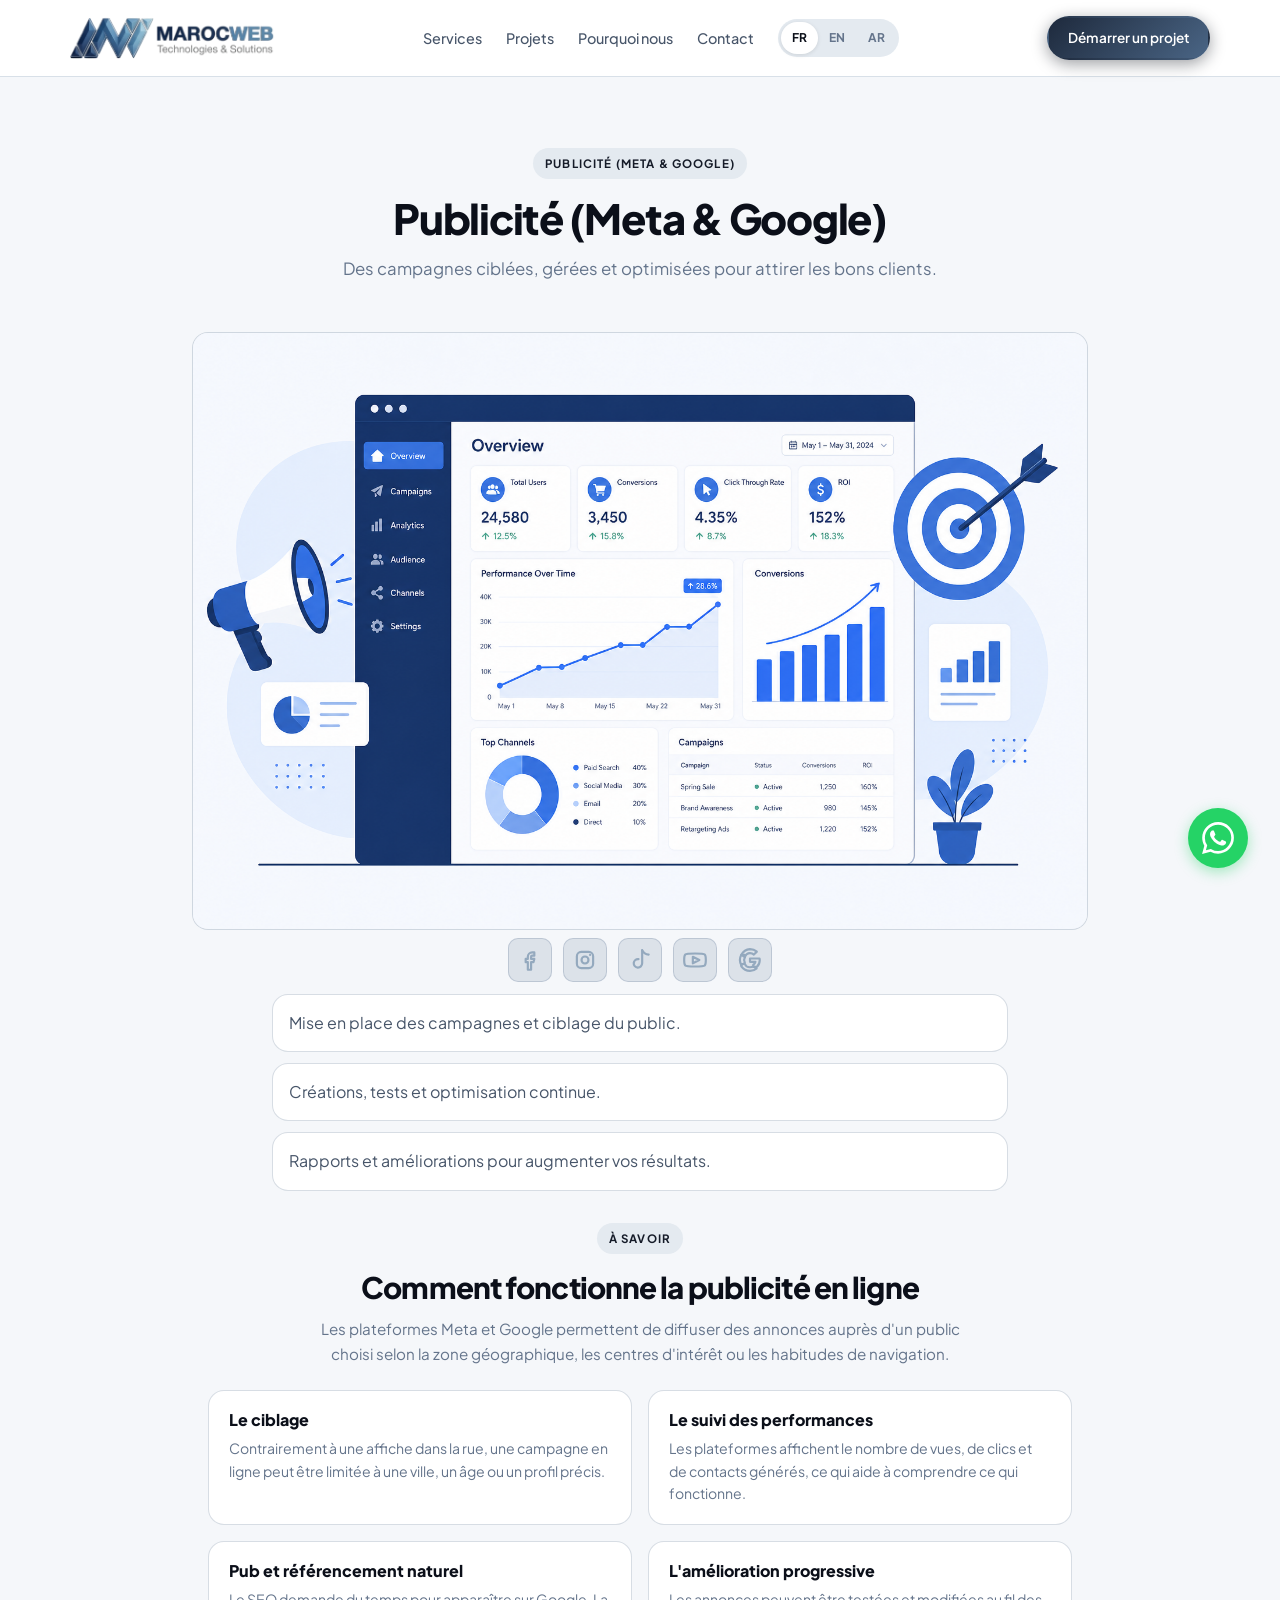
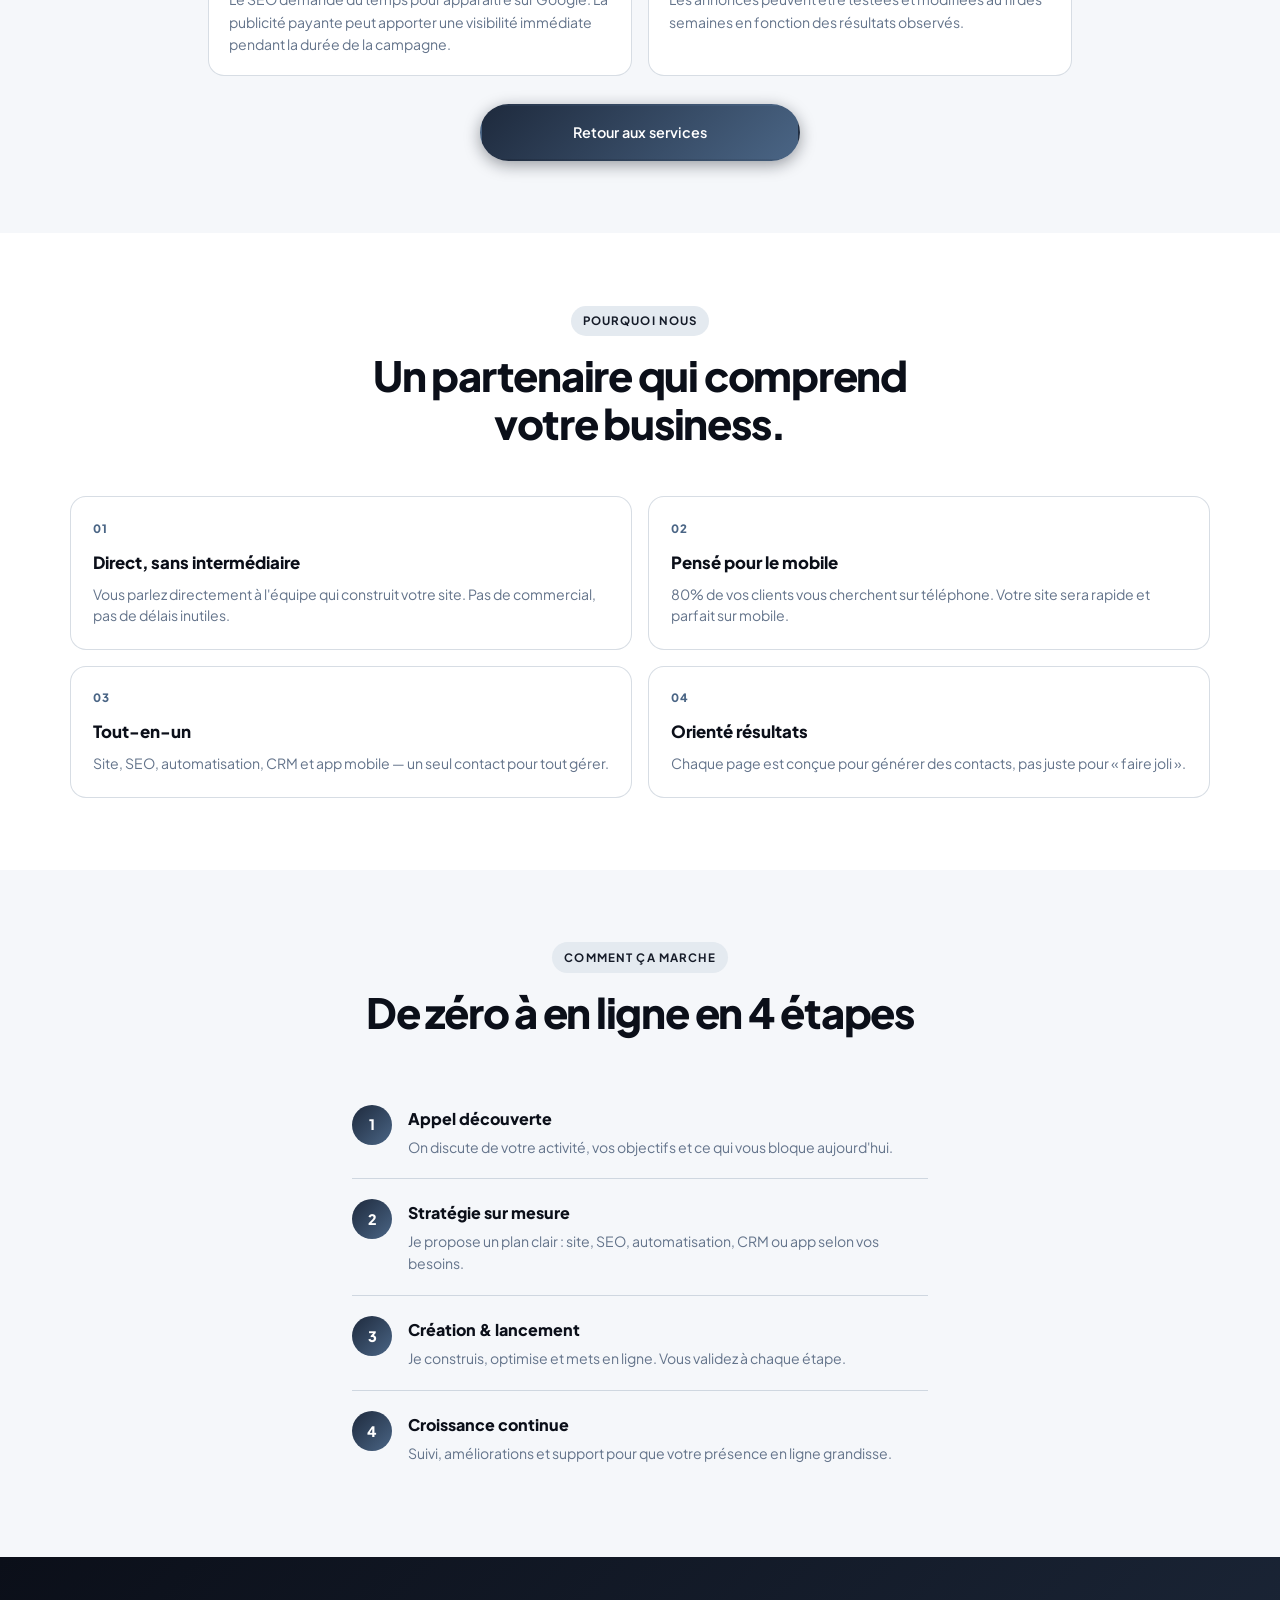
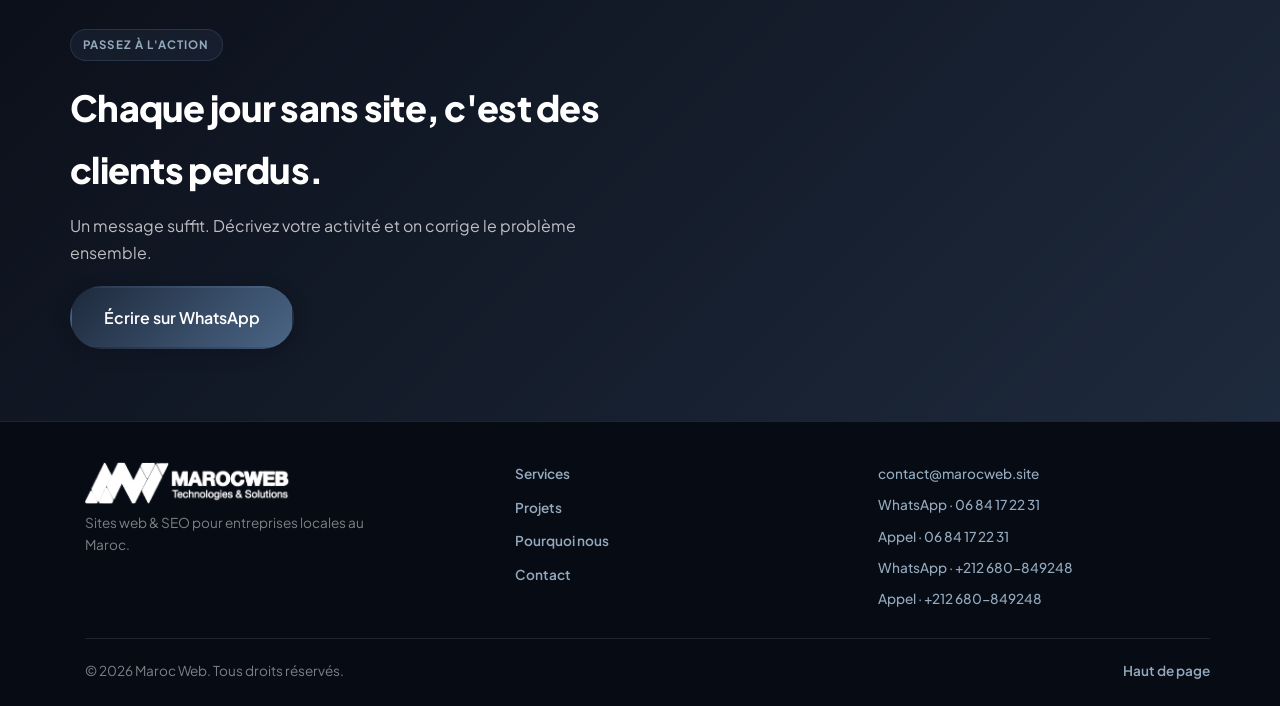
==== advertising/index.html @ c138643c "Fix service benefit cards showing placeholder text by adding real French fallback content. Co-author" ====
<!DOCTYPE html>
<html lang="fr" dir="ltr">
<head>
  <meta charset="UTF-8" />
  <meta name="viewport" content="width=device-width, initial-scale=1.0" />
  <meta name="description" content="Sites web, SEO, automatisation, CRM et applications mobiles pour entreprises locales au Maroc." id="metaDesc" />
  <title>Maroc Web — Développeur Web</title>
  <link rel="preconnect" href="https://fonts.googleapis.com" />
  <link rel="preconnect" href="https://fonts.gstatic.com" crossorigin />
  <link href="https://fonts.googleapis.com/css2?family=Plus+Jakarta+Sans:wght@400;500;600;700;800&family=Cairo:wght@400;600;700;800&display=swap" rel="stylesheet" />
  <link rel="icon" href="../assets/logo-maroc-web.webp" type="image/webp" />
  <link rel="icon" href="../assets/logo-maroc-web.png" type="image/png" />
  <link rel="apple-touch-icon" href="../assets/logo-maroc-web.png" />
  <link rel="stylesheet" href="../css/style.css" />
  <script>
    (function () {
      var supported = { fr: 1, en: 1, ar: 1 };
      var lang = localStorage.getItem('maroc-web-lang') || 'fr';
      if (!supported[lang]) lang = 'fr';
      document.documentElement.lang = lang;
      document.documentElement.dir = lang === 'ar' ? 'rtl' : 'ltr';
    })();
  </script>
</head>
<body>

  <header class="header scrolled" id="header">
    <div class="container header-row">
      <a href="../index.html#top" class="brand">
        <picture class="brand-logo-wrap">
          <img src="../assets/logo-color.png" alt="Maroc Web" class="brand-logo" />
        </picture>
      </a>
      <nav class="nav" id="nav">
        <a href="../index.html#services" data-i18n="nav_services">Services</a>
        <a href="../index.html#work" data-i18n="nav_work">Projets</a>
        <a href="../index.html#why" data-i18n="nav_why">Pourquoi nous</a>
        <a href="../index.html#contact" data-i18n="nav_contact">Contact</a>
        <div class="lang-switch" role="group" aria-label="Language">
          <button type="button" class="lang-btn active" data-lang="fr" aria-pressed="true">FR</button>
          <button type="button" class="lang-btn" data-lang="en" aria-pressed="false">EN</button>
          <button type="button" class="lang-btn" data-lang="ar" aria-pressed="false">AR</button>
        </div>
      </nav>
      <div class="header-actions">
        <a href="../index.html#contact" class="btn btn-sm btn-accent header-cta" data-i18n="nav_cta">Démarrer un projet</a>
        <button class="burger" id="burger" aria-label="Menu" aria-expanded="false">
          <span></span><span></span><span></span>
        </button>
      </div>
    </div>
  </header>

  <div class="mobile-nav-overlay" id="mobileNavOverlay"></div>

  <main>
    <section class="section section-gray" id="service-detail">
      <div class="container">
        <header class="section-header center reveal">
          <span class="tag" data-i18n="svc3_title">Publicité</span>
          <h2 data-i18n="service_advertising_title">Publicité (Meta & Google)</h2>
          <p data-i18n="service_advertising_desc">Des campagnes ciblées, gérées et optimisées pour attirer les bons clients.</p>
        </header>

        <div class="service-detail-media reveal">
          <img src="../assets/advertising-hero.png" alt="Visuels de nos services" loading="lazy" />
        </div>

        <div class="service-channel-icons reveal" aria-label="Ad platforms">
          <span class="channel-icon" aria-hidden="true" title="Facebook">
            <svg viewBox="0 0 24 24" fill="none" stroke="currentColor" stroke-width="2" stroke-linecap="round" stroke-linejoin="round">
              <path d="M14 8h2V5h-2c-2.2 0-4 1.8-4 4v2H8v3h2v7h3v-7h2.2l.8-3H13V9c0-.6.4-1 1-1z" />
            </svg>
          </span>
          <span class="channel-icon" aria-hidden="true" title="Instagram">
            <svg viewBox="0 0 24 24" fill="none" stroke="currentColor" stroke-width="2" stroke-linecap="round" stroke-linejoin="round">
              <rect x="4.5" y="4.5" width="15" height="15" rx="4" />
              <circle cx="12" cy="12" r="3.2" />
              <path d="M16.7 7.3h.01" />
            </svg>
          </span>
          <span class="channel-icon" aria-hidden="true" title="TikTok">
            <svg viewBox="0 0 24 24" fill="none" stroke="currentColor" stroke-width="2" stroke-linecap="round" stroke-linejoin="round">
              <path d="M14 3v12.1a3.9 3.9 0 1 1-3.4-3.9" />
              <path d="M14 3c1.2 2.4 3.1 3.9 6 4" />
            </svg>
          </span>
          <span class="channel-icon" aria-hidden="true" title="YouTube">
            <svg viewBox="0 0 24 24" fill="none" stroke="currentColor" stroke-width="2" stroke-linecap="round" stroke-linejoin="round">
              <path d="M22 12s0-4-1-5-5-1-9-1-8 0-9 1-1 5-1 5 0 4 1 5 5 1 9 1 8 0 9-1 1-5 1-5z" />
              <path d="M10 15V9l6 3-6 3z" />
            </svg>
          </span>
          <span class="channel-icon" aria-hidden="true" title="Google">
            <svg viewBox="0 0 24 24" fill="none" stroke="currentColor" stroke-width="2" stroke-linecap="round" stroke-linejoin="round">
              <path d="M21 12.2c0-.6-.1-1.1-.2-1.6H12v3.1h5c-.2 1.1-.9 2.1-2 2.7v2h3.2c1.9-1.7 2.8-4.1 2.8-6.2z" />
              <path d="M12 22c2.5 0 4.6-.8 6.1-2.2l-3.2-2c-.9.6-2 .9-2.9.9-2.2 0-4-.9-4.7-3h-3.3v2.1A10 10 0 0 0 12 22z" />
              <path d="M7.3 14.7a5.7 5.7 0 0 1 0-5.4V7.2H4a10 10 0 0 0 0 9.6l3.3-2.1z" />
              <path d="M12 5.6c1.4 0 2.6.5 3.6 1.4l2.7-2.7A9.8 9.8 0 0 0 12 2 10 10 0 0 0 4 7.2l3.3 2.1c.7-2.1 2.5-3.7 4.7-3.7z" />
            </svg>
          </span>
        </div>

        <ul class="service-details-list">
          <li data-i18n="service_advertising_p1">Mise en place des campagnes et ciblage du public.</li>
          <li data-i18n="service_advertising_p2">Créations, tests et optimisation continue.</li>
          <li data-i18n="service_advertising_p3">Rapports et améliorations pour augmenter vos résultats.</li>
        </ul>

        <section class="service-benefits reveal" aria-labelledby="service-benefits-title-ads">
          <header class="service-benefits-header">
            <span class="tag" data-i18n="service_ads_why_label">À savoir</span>
            <h3 id="service-benefits-title-ads" data-i18n="service_ads_why_title">Comment fonctionne la publicité en ligne</h3>
            <p data-i18n="service_ads_why_desc">Les plateformes Meta et Google permettent de diffuser des annonces auprès d'un public choisi selon la zone géographique, les centres d'intérêt ou les habitudes de navigation.</p>
          </header>
          <div class="service-benefits-grid">
            <article class="service-benefit-card">
              <h4 data-i18n="service_ads_b1_title">Le ciblage</h4>
              <p data-i18n="service_ads_b1_desc">Contrairement à une affiche dans la rue, une campagne en ligne peut être limitée à une ville, un âge ou un profil précis.</p>
            </article>
            <article class="service-benefit-card">
              <h4 data-i18n="service_ads_b2_title">Le suivi des performances</h4>
              <p data-i18n="service_ads_b2_desc">Les plateformes affichent le nombre de vues, de clics et de contacts générés, ce qui aide à comprendre ce qui fonctionne.</p>
            </article>
            <article class="service-benefit-card">
              <h4 data-i18n="service_ads_b3_title">Pub et référencement naturel</h4>
              <p data-i18n="service_ads_b3_desc">Le SEO demande du temps pour apparaître sur Google. La publicité payante peut apporter une visibilité immédiate pendant la durée de la campagne.</p>
            </article>
            <article class="service-benefit-card">
              <h4 data-i18n="service_ads_b4_title">L'amélioration progressive</h4>
              <p data-i18n="service_ads_b4_desc">Les annonces peuvent être testées et modifiées au fil des semaines en fonction des résultats observés.</p>
            </article>
          </div>
        </section>

        <div class="services-cta-wrap reveal">
          <a href="../index.html#services" class="btn btn-accent" data-i18n="service_back_btn">Retour aux services</a>
        </div>
      </div>
    </section>

    <section class="section why-section" id="service-why">
      <div class="container">
        <header class="section-header center reveal">
          <span class="tag" data-i18n="why_label">Pourquoi nous</span>
          <h2 data-i18n="why_title">Un partenaire qui comprend votre business.</h2>
        </header>
        <div class="why-grid">
          <article class="why-card reveal">
            <span class="why-num">01</span>
            <h3 data-i18n="why1_title">Direct, sans intermédiaire</h3>
            <p data-i18n="why1_desc">Vous parlez directement à l'équipe qui construit votre site. Pas de commercial, pas de délais inutiles.</p>
          </article>
          <article class="why-card reveal">
            <span class="why-num">02</span>
            <h3 data-i18n="why2_title">Pensé pour le mobile</h3>
            <p data-i18n="why2_desc">80% de vos clients vous cherchent sur téléphone. Votre site sera rapide et parfait sur mobile.</p>
          </article>
          <article class="why-card reveal">
            <span class="why-num">03</span>
            <h3 data-i18n="why3_title">Tout-en-un</h3>
            <p data-i18n="why3_desc">Site, SEO, automatisation, CRM et app mobile — un seul contact pour tout gérer.</p>
          </article>
          <article class="why-card reveal">
            <span class="why-num">04</span>
            <h3 data-i18n="why4_title">Orienté résultats</h3>
            <p data-i18n="why4_desc">Chaque page est conçue pour générer des contacts, pas juste pour « faire joli ».</p>
          </article>
        </div>
      </div>
    </section>

    <section class="section section-gray process-section" id="service-process">
      <div class="container">
        <header class="section-header center reveal">
          <span class="tag" data-i18n="process_label">Comment ça marche</span>
          <h2 data-i18n="process_title">De zéro à en ligne en 4 étapes</h2>
        </header>
        <ol class="process-steps">
          <li class="process-step reveal">
            <span class="process-step-num">1</span>
            <div>
              <h3 data-i18n="process1_title">Appel découverte</h3>
              <p data-i18n="process1_desc">On discute de votre activité, vos objectifs et ce qui vous bloque aujourd'hui.</p>
            </div>
          </li>
          <li class="process-step reveal">
            <span class="process-step-num">2</span>
            <div>
              <h3 data-i18n="process2_title">Stratégie sur mesure</h3>
              <p data-i18n="process2_desc">Je propose un plan clair : site, SEO, automatisation, CRM ou app selon vos besoins.</p>
            </div>
          </li>
          <li class="process-step reveal">
            <span class="process-step-num">3</span>
            <div>
              <h3 data-i18n="process3_title">Création & lancement</h3>
              <p data-i18n="process3_desc">Je construis, optimise et mets en ligne. Vous validez à chaque étape.</p>
            </div>
          </li>
          <li class="process-step reveal">
            <span class="process-step-num">4</span>
            <div>
              <h3 data-i18n="process4_title">Croissance continue</h3>
              <p data-i18n="process4_desc">Suivi, améliorations et support pour que votre présence en ligne grandisse.</p>
            </div>
          </li>
        </ol>
      </div>
    </section>

    <section class="section contact" id="service-cta">
      <div class="container contact-grid">
        <div class="contact-info reveal">
          <span class="tag tag-light" data-i18n="cta_label">Passez à l'action</span>
          <h2 data-i18n="cta_title">Chaque jour sans site, c'est des clients perdus.</h2>
          <p data-i18n="cta_desc">Un message suffit. Décrivez votre activité et on corrige le problème ensemble.</p>
          <a href="https://wa.me/212684172231" class="btn btn-accent btn-lg" target="_blank" rel="noopener" data-i18n="cta_btn">Message sur WhatsApp</a>
        </div>
      </div>
    </section>
  </main>

  <footer class="footer">
    <div class="container footer-inner">
      <div class="footer-main">
        <div class="footer-brand">
          <a href="../index.html#top" class="brand">
            <picture class="brand-logo-wrap">
          <img src="../assets/logo-white.png" alt="Maroc Web" class="brand-logo" />
        </picture>
          </a>
          <p data-i18n="footer_tagline">Sites web & SEO pour entreprises locales au Maroc.</p>
        </div>
        <nav class="footer-nav" aria-label="Footer">
          <a href="../index.html#services" data-i18n="nav_services">Services</a>
          <a href="../index.html#work" data-i18n="nav_work">Projets</a>
          <a href="../index.html#why" data-i18n="nav_why">Pourquoi nous</a>
          <a href="../index.html#contact" data-i18n="nav_contact">Contact</a>
        </nav>
        <div class="footer-contact">
          <a href="mailto:contact@marocweb.site" data-i18n="footer_email">contact@marocweb.site</a>
          <a href="https://wa.me/212684172231" target="_blank" rel="noopener" data-i18n="footer_wa1">WhatsApp · 06 84 17 22 31</a>
          <a href="tel:+212684172231" data-i18n="footer_call1">Appel · 06 84 17 22 31</a>
          <a href="https://wa.me/212680849248" target="_blank" rel="noopener" data-i18n="footer_wa2">WhatsApp · +212 680-849248</a>
          <a href="tel:+212680849248" data-i18n="footer_call2">Appel · +212 680-849248</a>
        </div>
      </div>
      <div class="footer-bottom">
        <p>&copy; <span id="year"></span> <span data-i18n="footer_copy">Maroc Web</span>. <span data-i18n="footer_rights">Tous droits réservés.</span></p>
        <a href="../index.html#top" class="footer-top" id="backTop" data-i18n="footer_top">Haut de page</a>
      </div>
    </div>
  </footer>

  <a href="https://wa.me/212684172231" class="floating-wa" target="_blank" rel="noopener" aria-label="Contact on WhatsApp">
    <svg width="32" height="32" viewBox="0 0 24 24" fill="currentColor"><path d="M17.472 14.382c-.297-.149-1.758-.867-2.03-.967-.273-.099-.471-.148-.67.15-.197.297-.767.966-.94 1.164-.173.199-.347.223-.644.075-.297-.15-1.255-.463-2.39-1.475-.883-.788-1.48-1.761-1.653-2.059-.173-.297-.018-.458.13-.606.134-.133.298-.347.446-.52.149-.174.198-.298.298-.497.099-.198.05-.371-.025-.52-.075-.149-.669-1.612-.916-2.207-.242-.579-.487-.5-.669-.51-.173-.008-.371-.01-.57-.01-.198 0-.52.074-.792.372-.272.297-1.04 1.016-1.04 2.479 0 1.462 1.065 2.875 1.213 3.074.149.198 2.096 3.2 5.077 4.487.709.306 1.262.489 1.694.625.712.227 1.36.195 1.871.118.571-.085 1.758-.719 2.006-1.413.248-.694.248-1.289.173-1.413-.074-.124-.272-.198-.57-.347m-5.421 7.403h-.004a9.87 9.87 0 01-5.031-1.378l-.361-.214-3.741.982.998-3.648-.235-.374a9.86 9.86 0 01-1.51-5.26c.001-5.45 4.436-9.884 9.888-9.884 2.64 0 5.122 1.03 6.988 2.898a9.825 9.825 0 012.893 6.994c-.003 5.45-4.435 9.884-9.885 9.884m8.413-18.297A11.815 11.815 0 0012.05 0C5.495 0 .16 5.335.157 11.892c0 2.096.547 4.142 1.588 5.945L.057 24l6.305-1.654a11.882 11.882 0 005.683 1.448h.005c6.554 0 11.89-5.335 11.893-11.893a11.821 11.821 0 00-3.48-8.413z"/></svg>
  </a>

  <script src="../js/i18n.js"></script>
  <script src="../js/projects.js"></script>
  <script src="../js/main.js"></script>
</body>
</html>
---- css/style.css ----
/* ===== Landing Page — Maroc Web ===== */
:root {
  /* Brand palette — midnight slate (unified across all sections) */
  --brand-950: #070b14;
  --brand-900: #0b0f19;
  --brand-800: #151b28;
  --brand-700: #1e2a3d;
  --brand-600: #2a3f5c;
  --brand-500: #4a6585;
  --brand-400: #6b849f;
  --brand-300: #94a9be;
  --brand-200: #c5d0dc;
  --brand-100: #e4eaf0;
  --brand-50: #f5f7fa;

  /* Semantic tokens */
  --primary: var(--brand-800);
  --primary-mid: var(--brand-700);
  --primary-light: var(--brand-500);
  --primary-soft: var(--brand-400);
  --navy: var(--brand-900);
  --navy-mid: var(--brand-800);
  --blue: var(--brand-500);
  --blue-dark: var(--brand-800);
  --blue-tint: var(--brand-100);
  --blue-glow: rgba(11, 15, 25, 0.4);
  --brand-gradient: linear-gradient(135deg, var(--brand-700), var(--brand-500));
  --brand-gradient-dark: linear-gradient(135deg, var(--brand-900), var(--brand-700));
  --brand-surface: var(--brand-50);
  --brand-muted: var(--brand-300);
  --brand-border: rgba(74, 101, 133, 0.22);
  --brand-border-strong: rgba(74, 101, 133, 0.45);
  --brand-glass: rgba(255, 255, 255, 0.06);
  --brand-glass-border: rgba(255, 255, 255, 0.1);
  --brand-on-dark: rgba(255, 255, 255, 0.72);
  --brand-on-dark-muted: rgba(255, 255, 255, 0.48);

  --white: #ffffff;
  --gray-50: var(--brand-50);
  --gray-100: var(--brand-100);
  --gray-200: #d8e0e8;
  --gray-400: #94a3b8;
  --gray-500: #64748b;
  --gray-600: #475569;
  --gray-800: var(--brand-800);
  --accent: var(--brand-500);
  --accent-light: var(--brand-300);
  --accent-muted: rgba(74, 101, 133, 0.14);
  --accent-border: rgba(74, 101, 133, 0.32);
  --wa-green: #25d366;
  --wa-green-muted: rgba(37, 211, 102, 0.18);
  --radius: 16px;
  --radius-lg: 24px;
  --shadow: 0 4px 24px rgba(11, 15, 25, 0.08);
  --shadow-lg: 0 24px 64px rgba(11, 15, 25, 0.14);
  --font: 'Plus Jakarta Sans', system-ui, sans-serif;
  --ease: cubic-bezier(0.4, 0, 0.2, 1);
  --header-h: 64px;
}

@media (min-width: 768px) {
  :root { --header-h: 76px; }
}
*, *::before, *::after { box-sizing: border-box; margin: 0; padding: 0; }

html {
  scroll-behavior: smooth;
  scroll-padding-top: var(--header-h);
}

body {
  font-family: var(--font);
  font-size: 1rem;
  line-height: 1.7;
  color: var(--gray-800);
  background: var(--white);
  -webkit-font-smoothing: antialiased;
}

img { display: block; max-width: 100%; height: auto; }
a { color: inherit; text-decoration: none; }
ul { list-style: none; }
button { font: inherit; cursor: pointer; border: none; background: none; }

.container {
  width: min(1140px, calc(100% - 2rem));
  margin-inline: auto;
}

/* ===== Header ===== */
.header {
  position: fixed;
  inset: 0 0 auto;
  z-index: 200;
  height: var(--header-h);
  background: rgba(255, 255, 255, 0.96);
  backdrop-filter: blur(16px);
  box-shadow: 0 1px 0 var(--gray-200);
}

.header-row {
  display: flex;
  align-items: center;
  justify-content: space-between;
  height: 100%;
  gap: 1.5rem;
}

.brand {
  display: flex;
  align-items: center;
  gap: 0.65rem;
  font-weight: 700;
  font-size: 1.05rem;
  color: var(--navy);
  flex-shrink: 0;
}

.brand-logo-wrap {
  display: block;
  flex-shrink: 0;
  line-height: 0;
}

.brand-logo {
  height: 36px;
  width: auto;
  object-fit: contain;
  display: block;
}

@media (min-width: 768px) {
  .brand-logo {
    height: 42px;
  }
}

.brand-mark {
  display: grid;
  place-items: center;
  width: 36px;
  height: 36px;
  background: var(--brand-gradient);
  color: #fff;
  font-size: 0.72rem;
  font-weight: 800;
  border-radius: 10px;
}

.nav { display: none; align-items: center; gap: 1.5rem; }

@media (min-width: 960px) {
  .nav { display: flex; }
}

.nav a {
  font-size: 0.9rem;
  font-weight: 500;
  color: var(--gray-600);
  transition: color 0.2s;
}

.nav a:hover { color: var(--navy); }

.header-actions {
  display: flex;
  align-items: center;
  gap: 0.5rem;
  flex-shrink: 0;
}

.header-cta { display: none; }

@media (min-width: 960px) {
  .header-cta { display: inline-flex; }
}

.lang-switch {
  display: flex;
  background: var(--gray-100);
  border-radius: 100px;
  padding: 3px;
}

.lang-btn {
  padding: 0.35rem 0.55rem;
  font-size: 0.72rem;
  font-weight: 700;
  border-radius: 100px;
  color: var(--gray-500);
  transition: background 0.2s, color 0.2s;
}

@media (min-width: 960px) {
  .lang-btn {
    padding: 0.35rem 0.7rem;
    font-size: 0.75rem;
  }
}

.lang-btn.active {
  background: var(--white);
  color: var(--navy);
  box-shadow: 0 1px 4px rgba(0,0,0,0.1);
}

.burger {
  display: flex;
  flex-direction: column;
  justify-content: center;
  gap: 5px;
  width: 40px;
  height: 40px;
  padding: 8px;
  flex-shrink: 0;
  position: relative;
  z-index: 2;
}

@media (min-width: 960px) {
  .burger { display: none; }
}

@media (max-width: 959px) {
  .header-row {
    position: relative;
    justify-content: flex-end;
  }

  .brand {
    position: absolute;
    left: 50%;
    top: 50%;
    transform: translate(-50%, -50%);
    flex: none;
    min-width: 0;
    z-index: 1;
  }

  .header-actions {
    position: relative;
    z-index: 2;
  }

  .brand-logo {
    height: 32px;
    max-width: min(52vw, 200px);
  }
}

[dir="rtl"] .header-row {
  justify-content: flex-end;
}

@media (max-width: 959px) {
  [dir="rtl"] .header-row {
    justify-content: flex-start;
  }

  [dir="rtl"] .brand {
    left: 50%;
    right: auto;
    transform: translate(-50%, -50%);
  }
}

.burger span {
  display: block;
  height: 2px;
  background: var(--navy);
  border-radius: 2px;
  transition: transform 0.3s, opacity 0.3s;
}

.burger.open span:nth-child(1) { transform: translateY(7px) rotate(45deg); }
.burger.open span:nth-child(2) { opacity: 0; }
.burger.open span:nth-child(3) { transform: translateY(-7px) rotate(-45deg); }

/* ===== Buttons ===== */
.btn {
  display: inline-flex;
  align-items: center;
  justify-content: center;
  padding: 0.9rem 1.6rem;
  font-size: 0.9rem;
  font-weight: 600;
  border-radius: 100px;
  border: 2px solid transparent;
  transition: transform 0.2s, box-shadow 0.25s, background 0.25s;
  white-space: nowrap;
  flex-shrink: 0;
}

.btn:hover { transform: translateY(-2px); }

.btn-sm { padding: 0.55rem 1.15rem; font-size: 0.85rem; }
.btn-lg { padding: 1rem 2rem; font-size: 1rem; }
.btn-full { width: 100%; }

.btn-accent {
  background: var(--brand-gradient);
  color: #fff;
  box-shadow: 0 4px 16px var(--blue-glow);
}

.btn-accent:hover { box-shadow: 0 8px 28px var(--blue-glow); }

.btn-white {
  background: #fff;
  color: var(--navy);
  box-shadow: 0 4px 20px rgba(0,0,0,0.12);
}

.btn-outline {
  border: 2px solid var(--brand-border-strong);
  color: var(--navy);
  background: var(--white);
}

.btn-outline:hover {
  background: var(--brand-surface);
  border-color: var(--brand-500);
}

.btn-outline-light {
  border-color: rgba(255,255,255,0.35);
  color: #fff;
  background: rgba(255,255,255,0.08);
}

.btn-outline-light:hover { background: rgba(255,255,255,0.14); }

/* ===== Hero ===== */
.hero {
  position: relative;
  background: var(--brand-950);
  color: #fff;
  border-bottom: 1px solid var(--brand-border);
  min-height: 100vh;
  min-height: 100dvh;
  display: flex;
  align-items: center;
  overflow: hidden;
}

.hero-bg {
  position: absolute;
  inset: 0;
  z-index: 0;
}

.hero-bg img {
  width: 100%;
  height: 100%;
  object-fit: cover;
  object-position: center 30%;
  filter: brightness(1.06) contrast(1.04);
}

.hero-overlay {
  position: absolute;
  inset: 0;
  background:
    linear-gradient(to bottom, rgba(7, 11, 20, 0.15) 0%, rgba(7, 11, 20, 0.55) 100%),
    linear-gradient(to right, rgba(7, 11, 20, 0.65) 0%, rgba(7, 11, 20, 0.2) 55%, transparent 100%);
}

@media (min-width: 768px) {
  .hero-bg img {
    object-position: center;
  }

  .hero-overlay {
    background:
      linear-gradient(to right, rgba(7, 11, 20, 0.78) 0%, rgba(7, 11, 20, 0.35) 42%, rgba(7, 11, 20, 0.05) 70%, transparent 100%);
  }
}

.hero-content {
  max-width: 42rem;
  position: relative;
}

.hero-content::before {
  content: '';
  position: absolute;
  inset: -1.25rem -1rem;
  background: radial-gradient(ellipse at left center, rgba(7, 11, 20, 0.45) 0%, transparent 72%);
  border-radius: var(--radius-lg);
  pointer-events: none;
  z-index: -1;
}

.hero-inner {
  position: relative;
  z-index: 1;
  width: 100%;
  padding: calc(var(--header-h) + 2.5rem) 1.25rem 3rem;
}

@media (min-width: 640px) {
  .hero-inner {
    padding-inline: 0;
    padding-top: calc(var(--header-h) + 3rem);
    padding-bottom: 4rem;
  }
}

.hero-badge {
  display: inline-flex;
  align-items: center;
  gap: 0.6rem;
  padding: 0.45rem 1rem;
  background: rgba(255, 255, 255, 0.1);
  backdrop-filter: blur(12px);
  border: 1px solid rgba(255, 255, 255, 0.2);
  color: #fff;
  font-size: 0.78rem;
  font-weight: 600;
  letter-spacing: 0.04em;
  border-radius: 100px;
  margin-bottom: 1.15rem;
}

.pulse-dot {
  width: 8px;
  height: 8px;
  background: #25d366;
  border-radius: 50%;
  box-shadow: 0 0 0 0 rgba(37, 211, 102, 0.7);
  animation: pulse-green 2s infinite;
  flex-shrink: 0;
}

@keyframes pulse-green {
  0% { transform: scale(0.95); box-shadow: 0 0 0 0 rgba(37, 211, 102, 0.7); }
  70% { transform: scale(1); box-shadow: 0 0 0 6px rgba(37, 211, 102, 0); }
  100% { transform: scale(0.95); box-shadow: 0 0 0 0 rgba(37, 211, 102, 0); }
}

.hero-content h1 {
  font-size: clamp(1.75rem, 7.5vw, 3rem);
  font-weight: 800;
  line-height: 1.12;
  letter-spacing: -0.035em;
  margin-bottom: 1rem;
  color: #fff;
}

.text-accent {
  color: var(--brand-200);
  display: block;
  margin-top: 0.35rem;
}

@media (min-width: 640px) {
  .text-accent {
    display: block;
    margin-top: 0.25rem;
  }
}

.hero-text {
  font-size: clamp(0.95rem, 3.8vw, 1.05rem);
  line-height: 1.7;
  color: rgba(255, 255, 255, 0.88);
  margin-bottom: 1.5rem;
  max-width: 36rem;
}

.hero-stats {
  display: grid;
  grid-template-columns: repeat(2, 1fr);
  gap: 0.75rem;
  margin-bottom: 1.5rem;
  padding: 1rem;
  background: rgba(255, 255, 255, 0.06);
  backdrop-filter: blur(12px);
  border: 1px solid rgba(255, 255, 255, 0.12);
  border-radius: var(--radius);
}

.hero-stat {
  display: flex;
  flex-direction: column;
  gap: 0.2rem;
  padding: 0.35rem 0.15rem;
}

.hero-stat strong {
  font-size: clamp(1.35rem, 5vw, 1.65rem);
  font-weight: 800;
  letter-spacing: -0.03em;
  color: #fff;
  line-height: 1;
}

.hero-stat span {
  font-size: 0.72rem;
  line-height: 1.35;
  color: rgba(255, 255, 255, 0.72);
  font-weight: 500;
}

.hero-features {
  display: flex;
  flex-wrap: wrap;
  gap: 0.55rem;
  margin-bottom: 1.75rem;
}

.feature-pill {
  display: inline-flex;
  align-items: center;
  gap: 0.45rem;
  padding: 0.45rem 0.85rem;
  background: rgba(255, 255, 255, 0.08);
  backdrop-filter: blur(8px);
  border: 1px solid rgba(255, 255, 255, 0.15);
  border-radius: 100px;
  color: #fff;
  font-size: 0.78rem;
  font-weight: 500;
}

.feature-pill svg {
  width: 14px;
  height: 14px;
  color: #25d366;
  flex-shrink: 0;
}

.hero-btns {
  display: flex;
  flex-direction: column;
  gap: 0.75rem;
}

.hero-btns .btn { width: 100%; }

@media (min-width: 480px) {
  .hero-stats {
    grid-template-columns: repeat(4, 1fr);
    gap: 1rem;
    padding: 1.15rem 1.25rem;
  }

  .hero-stat span {
    font-size: 0.75rem;
  }

  .hero-btns {
    flex-direction: row;
    flex-wrap: wrap;
  }

  .hero-btns .btn {
    width: auto;
    flex: 1;
    min-width: 10rem;
  }
}

@media (min-width: 960px) {
  .hero-inner {
    padding: calc(var(--header-h) + 5rem) 0 5.5rem 15px;
  }

  .hero-content {
    max-width: 46rem;
  }

  .text-accent {
    display: inline;
    margin-top: 0;
  }
}

/* Industries bar (legacy — kept for reference) */
.industries-bar {
  display: none;
}

/* ===== Businesses marquee ===== */
.businesses-section {
  position: relative;
  padding: 3.5rem 0 3rem;
  background: var(--brand-surface);
  border-bottom: 1px solid var(--brand-border);
  overflow: hidden;
}

.businesses-header {
  text-align: center;
  margin-bottom: 1.5rem;
}

.businesses-header .tag {
  margin-bottom: 0;
}

.marquee-group {
  display: flex;
  flex-direction: column;
  gap: 0.85rem;
  direction: ltr;
}

.marquee {
  position: relative;
  width: 100%;
  overflow: hidden;
  direction: ltr;
  mask-image: linear-gradient(to right, transparent, black 8%, black 92%, transparent);
  -webkit-mask-image: linear-gradient(to right, transparent, black 8%, black 92%, transparent);
}

.marquee-track {
  display: flex;
  width: max-content;
  direction: ltr;
  will-change: transform;
}

.marquee--left .marquee-track {
  animation: marquee-left 38s linear infinite;
}

.marquee--right .marquee-track {
  animation: marquee-right 42s linear infinite;
}

.marquee-content {
  display: flex;
  align-items: center;
  gap: 0.75rem;
  padding-inline-end: 0.75rem;
  flex-shrink: 0;
  direction: ltr;
}

.biz-pill {
  display: inline-flex;
  align-items: center;
  gap: 0.55rem;
  padding: 0.65rem 1.15rem;
  background: var(--white);
  border: 1px solid var(--brand-border);
  border-radius: 100px;
  font-size: 0.88rem;
  font-weight: 600;
  color: var(--brand-800);
  white-space: nowrap;
  box-shadow: 0 2px 8px rgba(11, 15, 25, 0.04);
  transition: transform 0.25s var(--ease), border-color 0.25s, box-shadow 0.25s;
}

.biz-pill span {
  unicode-bidi: plaintext;
}

.biz-pill svg {
  width: 18px;
  height: 18px;
  flex-shrink: 0;
  color: var(--brand-500);
}

.biz-pill:hover {
  transform: translateY(-2px);
  border-color: var(--brand-border-strong);
  box-shadow: var(--shadow);
}

@keyframes marquee-left {
  from { transform: translateX(0); }
  to { transform: translateX(-50%); }
}

@keyframes marquee-right {
  from { transform: translateX(-50%); }
  to { transform: translateX(0); }
}

@media (prefers-reduced-motion: reduce) {
  .marquee--left .marquee-track,
  .marquee--right .marquee-track {
    animation: none;
  }

  .marquee-group {
    overflow-x: auto;
    padding-inline: 1rem;
    scroll-snap-type: x mandatory;
    -webkit-overflow-scrolling: touch;
  }

  .marquee {
    mask-image: none;
    -webkit-mask-image: none;
    overflow: visible;
  }

  .marquee-track {
    flex-wrap: wrap;
    width: 100%;
    justify-content: center;
    gap: 0.5rem;
  }

  .marquee-content:last-child {
    display: none;
  }
}

/* ===== Sections ===== */
.section { padding: 3rem 0; }

@media (min-width: 768px) {
  .section { padding: 4.5rem 0; }
}
.section-gray { background: var(--brand-surface); }

.section-header { margin-bottom: 3rem; }
.section-header.center { text-align: center; max-width: 620px; margin-inline: auto; margin-bottom: 3rem; }

.section-header h2 {
  font-size: clamp(1.85rem, 3.5vw, 2.6rem);
  font-weight: 800;
  letter-spacing: -0.03em;
  color: var(--navy);
  margin-bottom: 0.75rem;
  line-height: 1.15;
}

.section-header p {
  font-size: 1.05rem;
  color: var(--gray-500);
}

.tag {
  display: inline-block;
  font-size: 0.72rem;
  font-weight: 700;
  text-transform: uppercase;
  letter-spacing: 0.1em;
  color: var(--primary);
  background: var(--blue-tint);
  padding: 0.35rem 0.75rem;
  border-radius: 100px;
  margin-bottom: 1rem;
}

.tag-light {
  background: var(--accent-muted);
  color: var(--brand-300);
  border: 1px solid var(--accent-border);
}

/* ===== Services overview ===== */
.services-section {
  background: var(--brand-surface);
}

.services-header {
  text-align: center;
  max-width: 34rem;
  margin-inline: auto;
  margin-bottom: 2rem;
}

.services-header .tag { margin-bottom: 0.75rem; }

.services-header h2 {
  font-size: clamp(1.5rem, 4.5vw, 2.1rem);
  font-weight: 800;
  letter-spacing: -0.03em;
  color: var(--navy);
  line-height: 1.15;
  margin-bottom: 0.65rem;
}

.services-sub {
  font-size: 0.95rem;
  color: var(--gray-500);
  line-height: 1.6;
}

.services-overview {
  display: grid;
  grid-template-columns: 1fr;
  gap: 0.85rem;
}

.svc-card {
  background: var(--white);
  border: 1px solid var(--brand-border);
  border-radius: var(--radius);
  padding: 1.25rem;
  transition: border-color 0.25s, box-shadow 0.25s, transform 0.25s;
}

.svc-card:hover {
  border-color: var(--brand-border-strong);
  box-shadow: var(--shadow);
  transform: translateY(-3px);
}

.svc-card-icon {
  display: inline-flex;
  align-items: center;
  justify-content: center;
  width: 42px;
  height: 42px;
  background: var(--blue-tint);
  color: var(--brand-600);
  border-radius: 11px;
  margin-bottom: 0.85rem;
}

.svc-card h3 {
  font-size: 1.05rem;
  font-weight: 800;
  color: var(--navy);
  margin-bottom: 0.35rem;
}

.svc-card p {
  font-size: 0.88rem;
  color: var(--gray-500);
  line-height: 1.55;
}

.svc-details-btn {
  margin-top: 1rem;
  width: 100%;
}

.svc-details-btn.btn {
  justify-content: center;
}

.services-cta-wrap {
  text-align: center;
  margin-top: 1.75rem;
}

.services-cta-wrap .btn { width: 100%; max-width: 20rem; }

/* ===== Service details ===== */
#service-detail {
  padding-top: calc(var(--header-h) + 3rem);
}

@media (min-width: 768px) {
  #service-detail {
    padding-top: calc(var(--header-h) + 4.5rem);
  }
}

.service-details-list {
  max-width: 48rem;
  margin: 0 auto 1.5rem;
  padding: 0 1rem;
  list-style: none;
}

.service-details-list li {
  border: 1px solid var(--brand-border);
  background: var(--white);
  border-radius: var(--radius);
  padding: 0.95rem 1rem;
  margin: 0.65rem 0;
  color: var(--gray-600);
  line-height: 1.65;
}

[dir="rtl"] .service-details-list li {
  text-align: right;
}

.service-detail-media {
  max-width: 56rem;
  margin: 1.15rem auto 0.5rem;
  border-radius: var(--radius);
  border: 1px solid var(--brand-border);
  overflow: hidden;
  background: var(--brand-surface);
}

.service-detail-media img {
  width: 100%;
  height: auto;
  display: block;
  object-fit: cover;
}

.service-benefits {
  max-width: 56rem;
  margin: 2rem auto 1.5rem;
  padding: 0 1rem;
}

.service-benefits-header {
  text-align: center;
  max-width: 40rem;
  margin: 0 auto 1.5rem;
}

.service-benefits-header h3 {
  font-size: clamp(1.35rem, 4vw, 1.85rem);
  font-weight: 800;
  letter-spacing: -0.03em;
  color: var(--navy);
  margin-bottom: 0.65rem;
  line-height: 1.2;
}

.service-benefits-header p {
  font-size: 0.95rem;
  color: var(--gray-500);
  line-height: 1.65;
}

.service-benefits-grid {
  display: grid;
  grid-template-columns: 1fr;
  gap: 0.85rem;
}

.service-benefit-card {
  background: var(--white);
  border: 1px solid var(--brand-border);
  border-radius: var(--radius);
  padding: 1.2rem 1.25rem;
  transition: border-color 0.25s, box-shadow 0.25s;
}

.service-benefit-card:hover {
  border-color: var(--brand-border-strong);
  box-shadow: var(--shadow);
}

.service-benefit-card h4 {
  font-size: 1rem;
  font-weight: 800;
  color: var(--navy);
  margin-bottom: 0.4rem;
  line-height: 1.3;
}

.service-benefit-card p {
  font-size: 0.88rem;
  color: var(--gray-500);
  line-height: 1.6;
}

[dir="rtl"] .service-benefit-card {
  text-align: right;
}

@media (min-width: 640px) {
  .service-benefits-grid {
    grid-template-columns: repeat(2, 1fr);
    gap: 1rem;
  }
}

/* ===== Service channel icons ===== */
.service-channel-icons {
  display: flex;
  flex-wrap: wrap;
  justify-content: center;
  gap: 0.7rem;
  max-width: 46rem;
  padding: 0 1rem;
  margin: 0.2rem auto 0.75rem;
}

.channel-icon {
  width: 52px;
  height: 52px;
  border-radius: 16px;
  border: 1px solid var(--brand-border);
  background: rgba(74, 101, 133, 0.10);
  color: var(--brand-600);
  display: grid;
  place-items: center;
}

.channel-icon svg {
  width: 26px;
  height: 26px;
  display: block;
}

.channel-icon:hover {
  border-color: var(--brand-border-strong);
  box-shadow: var(--shadow);
  transform: translateY(-2px);
}

@media (min-width: 640px) {
  .services-overview {
    grid-template-columns: repeat(2, 1fr);
    gap: 1rem;
  }
}

@media (min-width: 1024px) {
  .services-overview {
    grid-template-columns: repeat(3, 1fr);
  }
}

/* ===== Why ===== */
.why-grid {
  display: grid;
  grid-template-columns: 1fr;
  gap: 1rem;
}

.why-card {
  background: var(--white);
  border: 1px solid var(--brand-border);
  border-radius: var(--radius);
  padding: 1.35rem;
  transition: border-color 0.25s, box-shadow 0.25s;
}

.why-card:hover {
  border-color: var(--brand-border-strong);
  box-shadow: var(--shadow);
}

.why-num {
  display: block;
  font-size: 0.72rem;
  font-weight: 800;
  color: var(--brand-500);
  letter-spacing: 0.08em;
  margin-bottom: 0.65rem;
}

.why-card h3 {
  font-size: 1.05rem;
  font-weight: 800;
  color: var(--navy);
  margin-bottom: 0.4rem;
}

.why-card p {
  font-size: 0.88rem;
  color: var(--gray-500);
  line-height: 1.55;
}

@media (min-width: 640px) {
  .why-grid { grid-template-columns: repeat(2, 1fr); }
}

/* ===== Process ===== */
.process-steps {
  display: flex;
  flex-direction: column;
  gap: 0;
  max-width: 36rem;
  margin-inline: auto;
  counter-reset: process;
}

.process-step {
  display: flex;
  gap: 1rem;
  padding: 1.25rem 0;
  border-bottom: 1px solid var(--brand-border);
  align-items: flex-start;
}

.process-step:last-child { border-bottom: none; }

.process-step-num {
  flex-shrink: 0;
  display: grid;
  place-items: center;
  width: 40px;
  height: 40px;
  background: var(--brand-gradient);
  color: #fff;
  font-size: 0.9rem;
  font-weight: 800;
  border-radius: 50%;
}

.process-step h3 {
  font-size: 1rem;
  font-weight: 800;
  color: var(--navy);
  margin-bottom: 0.3rem;
}

.process-step p {
  font-size: 0.88rem;
  color: var(--gray-500);
  line-height: 1.55;
}

/* ===== Testimonials ===== */
.testimonials-grid {
  display: grid;
  grid-template-columns: 1fr;
  gap: 1rem;
}

.testimonial {
  background: var(--white);
  border: 1px solid var(--brand-border);
  border-radius: var(--radius-lg);
  padding: 1.35rem;
  margin: 0;
}

.testimonial p {
  font-size: 0.92rem;
  color: var(--gray-600);
  line-height: 1.65;
  font-style: italic;
  margin-bottom: 1rem;
}

.testimonial footer strong {
  display: block;
  font-size: 0.9rem;
  color: var(--navy);
  font-style: normal;
}

.testimonial footer span {
  font-size: 0.8rem;
  color: var(--gray-500);
}

@media (min-width: 768px) {
  .testimonials-grid { grid-template-columns: repeat(3, 1fr); }
}

/* ===== Projects ===== */
.projects-grid {
  display: grid;
  grid-template-columns: 1fr;
  gap: 1rem;
}

.project {
  background: var(--white);
  border: 1px solid var(--brand-border);
  border-radius: var(--radius-lg);
  overflow: hidden;
  transition: transform 0.3s, box-shadow 0.3s, border-color 0.3s;
}

.project:hover {
  transform: translateY(-5px);
  box-shadow: var(--shadow-lg);
  border-color: var(--brand-border-strong);
}

.project-img {
  position: relative;
  overflow: hidden;
  background: var(--gray-100);
}

.project-img img {
  width: 100%;
  aspect-ratio: 4/3;
  object-fit: cover;
  transition: transform 0.5s var(--ease);
}

.project-preview {
  position: relative;
  width: 100%;
  aspect-ratio: 16/10;
  overflow: hidden;
  background: var(--brand-100);
  direction: ltr;
  isolation: isolate;
}

.project-preview iframe {
  position: absolute;
  top: 0;
  left: 0;
  width: 200%;
  height: 200%;
  border: 0;
  transform: scale(0.5);
  transform-origin: 0 0;
  pointer-events: none;
  max-width: none;
}

.project-preview-overlay {
  position: absolute;
  inset: 0;
  z-index: 2;
  background: transparent;
  transition: background 0.25s;
}

.project-preview-overlay:hover {
  background: rgba(11, 15, 25, 0.08);
}

.project:hover .project-img img { transform: scale(1.04); }

.project-soon {
  position: absolute;
  top: 1rem;
  left: 1rem;
  padding: 0.35rem 0.8rem;
  background: rgba(11, 15, 25, 0.82);
  backdrop-filter: blur(8px);
  color: #fff;
  font-size: 0.72rem;
  font-weight: 600;
  border-radius: 100px;
  border: 1px solid var(--brand-border);
}

.project-body { padding: 1.5rem; }

.project-cat {
  font-size: 0.72rem;
  font-weight: 700;
  text-transform: uppercase;
  letter-spacing: 0.08em;
  color: var(--brand-500);
}

.project-body h3 {
  font-size: 1.1rem;
  font-weight: 700;
  color: var(--navy);
  margin: 0.35rem 0 0.4rem;
}

.project-body p {
  font-size: 0.88rem;
  color: var(--gray-500);
  line-height: 1.55;
  margin-bottom: 0.85rem;
}

.project-link {
  display: inline-flex;
  align-items: center;
  gap: 0.35rem;
  font-size: 0.88rem;
  font-weight: 700;
  color: var(--brand-600);
  transition: color 0.2s, gap 0.2s;
}

.project-link::after {
  content: '↗';
  font-size: 0.85em;
}

.project-link:hover {
  color: var(--brand-500);
  gap: 0.5rem;
}

.project-img-link {
  display: block;
}

.portfolio-filters {
  display: flex;
  flex-wrap: wrap;
  justify-content: center;
  gap: 0.5rem;
  margin-bottom: 1.75rem;
}

.portfolio-filter {
  padding: 0.45rem 0.9rem;
  font-size: 0.8rem;
  font-weight: 600;
  color: var(--gray-600);
  background: var(--white);
  border: 1px solid var(--brand-border);
  border-radius: 100px;
  transition: background 0.2s, color 0.2s, border-color 0.2s;
}

.portfolio-filter:hover {
  border-color: var(--brand-border-strong);
  color: var(--navy);
}

.portfolio-filter.active {
  background: var(--brand-gradient);
  color: #fff;
  border-color: transparent;
}

.portfolio-empty {
  grid-column: 1 / -1;
  text-align: center;
  color: var(--gray-500);
  font-size: 0.95rem;
  padding: 2rem 1rem;
}

/* ===== About ===== */
.about-row {
  display: grid;
  grid-template-columns: 280px 1fr;
  gap: 4rem;
  align-items: center;
}

.about-photo {
  border-radius: var(--radius-lg);
  overflow: hidden;
  box-shadow: var(--shadow-lg);
  border: 4px solid var(--brand-100);
}

.about-photo img {
  width: 100%;
  aspect-ratio: 4/5;
  object-fit: cover;
  object-position: center top;
}

.about-text h2 {
  font-size: clamp(1.75rem, 3vw, 2.25rem);
  font-weight: 800;
  color: var(--navy);
  letter-spacing: -0.02em;
  margin-bottom: 1rem;
}

.about-lead {
  font-size: 1.15rem;
  font-weight: 600;
  color: var(--gray-800);
  line-height: 1.6;
  margin-bottom: 1rem;
}

.about-text p:last-child {
  color: var(--gray-500);
  max-width: 36rem;
}

/* ===== CTA band ===== */
.cta-band {
  background: var(--brand-gradient);
  padding: 4.5rem 0;
  text-align: center;
  color: #fff;
}

.cta-inner h2 {
  font-size: clamp(1.75rem, 3.5vw, 2.5rem);
  font-weight: 800;
  letter-spacing: -0.03em;
  margin-bottom: 0.75rem;
}

.cta-inner p {
  font-size: 1.05rem;
  color: rgba(255,255,255,0.8);
  margin-bottom: 2rem;
  max-width: 28rem;
  margin-inline: auto;
}

/* ===== Contact ===== */
.contact {
  background: var(--brand-gradient-dark);
  color: #fff;
}

.contact-grid {
  display: grid;
  grid-template-columns: 1fr;
  gap: 2rem;
  align-items: start;
}

.contact-info h2 {
  font-size: clamp(1.75rem, 3vw, 2.25rem);
  font-weight: 800;
  letter-spacing: -0.02em;
  margin-bottom: 0.75rem;
}

.contact-info > p {
  color: var(--brand-on-dark);
  margin-bottom: 1.25rem;
}

.contact-wa-btn {
  width: 100%;
  margin-bottom: 1.5rem;
}

@media (min-width: 480px) {
  .contact-wa-btn { width: auto; }
}

.form-title {
  font-size: 1rem;
  font-weight: 700;
  color: var(--navy);
  margin-bottom: 1.15rem;
}

.channels { display: flex; flex-direction: column; gap: 0.75rem; }

.channel {
  display: flex;
  align-items: center;
  gap: 1rem;
  padding: 1.1rem 1.25rem;
  background: var(--brand-glass);
  border: 1px solid var(--brand-glass-border);
  border-radius: var(--radius);
  transition: background 0.25s, border-color 0.25s, transform 0.25s;
}

.channel:hover {
  background: rgba(255, 255, 255, 0.1);
  border-color: var(--brand-border-strong);
  transform: translateX(4px);
}

.channel-icon {
  display: grid;
  place-items: center;
  width: 44px;
  height: 44px;
  background: var(--accent-muted);
  color: var(--brand-300);
  border-radius: 10px;
  flex-shrink: 0;
}

.channel-icon--wa {
  background: var(--wa-green-muted);
  color: var(--wa-green);
}

.channel-label {
  display: block;
  font-size: 0.72rem;
  font-weight: 600;
  text-transform: uppercase;
  letter-spacing: 0.08em;
  color: var(--brand-on-dark-muted);
  margin-bottom: 0.15rem;
}

.channel-val {
  font-size: 0.95rem;
  font-weight: 600;
  word-break: break-all;
}

.phone-channel .channel-label {
  margin-bottom: 0.35rem;
}

.phone-actions {
  display: flex;
  flex-wrap: wrap;
  gap: 0.45rem;
}

.phone-action {
  display: inline-flex;
  align-items: center;
  padding: 0.35rem 0.75rem;
  font-size: 0.78rem;
  font-weight: 700;
  border-radius: 100px;
  border: 1px solid var(--brand-glass-border);
  transition: background 0.2s, border-color 0.2s, transform 0.2s;
}

.phone-action:hover {
  transform: translateY(-1px);
}

.phone-action--wa {
  background: var(--wa-green-muted);
  color: var(--wa-green);
}

.phone-action--call {
  background: var(--accent-muted);
  color: var(--brand-300);
}

.contact-form {
  background: var(--white);
  border-radius: var(--radius-lg);
  padding: 2rem;
  color: var(--gray-800);
}

.field { margin-bottom: 1.15rem; }

.field label {
  display: block;
  font-size: 0.85rem;
  font-weight: 600;
  margin-bottom: 0.4rem;
  color: var(--navy);
}

.field input,
.field textarea {
  width: 100%;
  padding: 0.85rem 1rem;
  font: inherit;
  font-size: 0.95rem;
  color: var(--gray-800);
  background: var(--gray-50);
  border: 1.5px solid var(--gray-200);
  border-radius: 10px;
  transition: border-color 0.2s, box-shadow 0.2s;
  resize: vertical;
}

.field input:focus,
.field textarea:focus {
  outline: none;
  border-color: var(--brand-500);
  box-shadow: 0 0 0 3px var(--accent-muted);
  background: #fff;
}

.form-note {
  margin-top: 0.85rem;
  font-size: 0.8rem;
  color: var(--gray-400);
  text-align: center;
}

/* ===== Footer ===== */
.footer {
  padding: 2.5rem 0 1.5rem;
  background: var(--brand-950);
  color: var(--brand-on-dark-muted);
  font-size: 0.85rem;
  border-top: 1px solid var(--brand-glass-border);
}

.footer-inner {
  display: flex;
  flex-direction: column;
  gap: 1.75rem;
}

.footer-main {
  display: flex;
  flex-direction: column;
  gap: 1.5rem;
}

.footer-brand .brand { color: #fff; margin-bottom: 0.5rem; }

.footer-brand p {
  font-size: 0.85rem;
  color: var(--brand-on-dark-muted);
  max-width: 20rem;
  line-height: 1.6;
}

.footer-nav {
  display: flex;
  flex-wrap: wrap;
  gap: 0.75rem 1.25rem;
}

.footer-nav a {
  font-weight: 600;
  color: var(--brand-300);
  transition: color 0.2s;
}

.footer-nav a:hover { color: #fff; }

.footer-contact {
  display: flex;
  flex-direction: column;
  gap: 0.5rem;
}

.footer-contact a {
  font-size: 0.85rem;
  font-weight: 500;
  color: var(--brand-300);
  transition: color 0.2s;
  word-break: break-all;
}

.footer-contact a:hover { color: #fff; }

.footer-bottom {
  display: flex;
  flex-direction: column;
  gap: 0.5rem;
  padding-top: 1.25rem;
  border-top: 1px solid var(--brand-glass-border);
}

@media (min-width: 640px) {
  .footer-bottom {
    flex-direction: row;
    justify-content: space-between;
    align-items: center;
  }
}

@media (min-width: 960px) {
  .footer-inner {
    padding-left: 15px;
  }

  .footer-main {
    display: grid;
    grid-template-columns: 1.2fr 1fr 1fr;
    gap: 2rem;
    align-items: start;
  }

  .footer-nav {
    flex-direction: column;
    gap: 0.65rem;
  }

  .footer-contact a {
    word-break: normal;
  }
}

.footer-top {
  font-weight: 600;
  color: var(--brand-300);
  transition: color 0.2s;
}

.footer-top:hover { color: var(--brand-200); }

/* ===== Floating WhatsApp ===== */
.floating-wa {
  position: fixed;
  bottom: 2rem;
  right: 2rem;
  display: flex;
  align-items: center;
  justify-content: center;
  width: 60px;
  height: 60px;
  background-color: #25d366;
  color: #fff;
  border-radius: 50%;
  box-shadow: 0 4px 14px rgba(37, 211, 102, 0.4);
  z-index: 999;
  transition: transform 0.3s cubic-bezier(0.175, 0.885, 0.32, 1.275), box-shadow 0.3s ease;
}

.floating-wa:hover {
  transform: scale(1.1) translateY(-4px);
  box-shadow: 0 8px 24px rgba(37, 211, 102, 0.5);
}

/* ===== Reveal ===== */
.reveal {
  opacity: 0;
  transform: translateY(24px);
  transition: opacity 0.65s var(--ease), transform 0.65s var(--ease);
}

.reveal.visible {
  opacity: 1;
  transform: none;
}

/* ===== Responsive — mobile nav ===== */
@media (max-width: 959px) {
  .nav {
    position: fixed;
    top: var(--header-h);
    left: 0;
    right: 0;
    display: flex;
    flex-direction: column;
    align-items: stretch;
    gap: 0;
    padding: 0.5rem 0 1rem;
    background: var(--white);
    border-bottom: 1px solid var(--gray-200);
    box-shadow: var(--shadow);
    transform: translateY(-120%);
    opacity: 0;
    pointer-events: none;
    transition: transform 0.35s, opacity 0.35s;
  }

  .nav.open {
    transform: none;
    opacity: 1;
    pointer-events: auto;
  }

  .nav a {
    padding: 0.9rem 1.25rem;
    color: var(--gray-800) !important;
    border-bottom: 1px solid var(--gray-100);
    font-size: 1rem;
  }

  .lang-switch {
    margin: 0.75rem 1.25rem 0;
    display: flex;
  }

  .lang-btn {
    flex: 1;
    text-align: center;
    padding: 0.55rem;
  }

  .contact-grid {
    grid-template-columns: 1fr;
    gap: 2rem;
  }

  .projects-grid { grid-template-columns: 1fr; }

  .businesses-section { padding: 2rem 0 1.75rem; }
  .biz-pill { padding: 0.5rem 0.85rem; font-size: 0.8rem; }
  .marquee--left .marquee-track { animation-duration: 28s; }
  .marquee--right .marquee-track { animation-duration: 32s; }

  .floating-wa {
    bottom: 1.25rem;
    right: 1.25rem;
    width: 54px;
    height: 54px;
  }
}

@media (min-width: 640px) {
  .projects-grid { grid-template-columns: repeat(2, 1fr); }
}

@media (min-width: 960px) {
  .contact-grid {
    grid-template-columns: 1fr 1fr;
    gap: 3rem;
    align-items: start;
  }

  .projects-grid { grid-template-columns: repeat(3, 1fr); }
}

/* ===== RTL — Arabic ===== */
[dir="rtl"] body {
  font-family: 'Cairo', 'Plus Jakarta Sans', system-ui, sans-serif;
}

[dir="rtl"] .hero-inner {
  padding-left: 1.25rem;
  padding-right: 1.25rem;
}

@media (min-width: 960px) {
  [dir="rtl"] .hero-inner {
    padding: calc(var(--header-h) + 5rem) 15px 5.5rem 0;
  }

  [dir="rtl"] .footer-inner {
    padding-right: 15px;
    padding-left: 0;
  }
}

[dir="rtl"] .hero-content::before {
  background: radial-gradient(ellipse at right center, rgba(7, 11, 20, 0.45) 0%, transparent 72%);
}

[dir="rtl"] .hero-overlay {
  background:
    linear-gradient(to bottom, rgba(7, 11, 20, 0.15) 0%, rgba(7, 11, 20, 0.55) 100%),
    linear-gradient(to left, rgba(7, 11, 20, 0.65) 0%, rgba(7, 11, 20, 0.2) 55%, transparent 100%);
}

@media (min-width: 768px) {
  [dir="rtl"] .hero-overlay {
    background: linear-gradient(to left, rgba(7, 11, 20, 0.78) 0%, rgba(7, 11, 20, 0.35) 42%, rgba(7, 11, 20, 0.05) 70%, transparent 100%);
  }
}

[dir="rtl"] .channel:hover {
  transform: translateX(-4px);
}

[dir="rtl"] .project-link::after {
  content: '↖';
}

[dir="rtl"] .portfolio-filters {
  direction: rtl;
}

[dir="rtl"] .businesses-header .tag,
[dir="rtl"] .biz-pill {
  font-family: 'Cairo', 'Plus Jakarta Sans', system-ui, sans-serif;
}

[dir="rtl"] .portfolio-filter {
  font-family: 'Cairo', 'Plus Jakarta Sans', system-ui, sans-serif;
}

[dir="rtl"] .project-soon {
  left: auto;
  right: 1rem;
}

[dir="rtl"] .project-cat,
[dir="rtl"] .project-body h3,
[dir="rtl"] .project-body p {
  text-align: right;
}

[dir="rtl"] .floating-wa {
  right: auto;
  left: 2rem;
}

@media (max-width: 959px) {
  [dir="rtl"] .floating-wa {
    left: 1.25rem;
  }
}
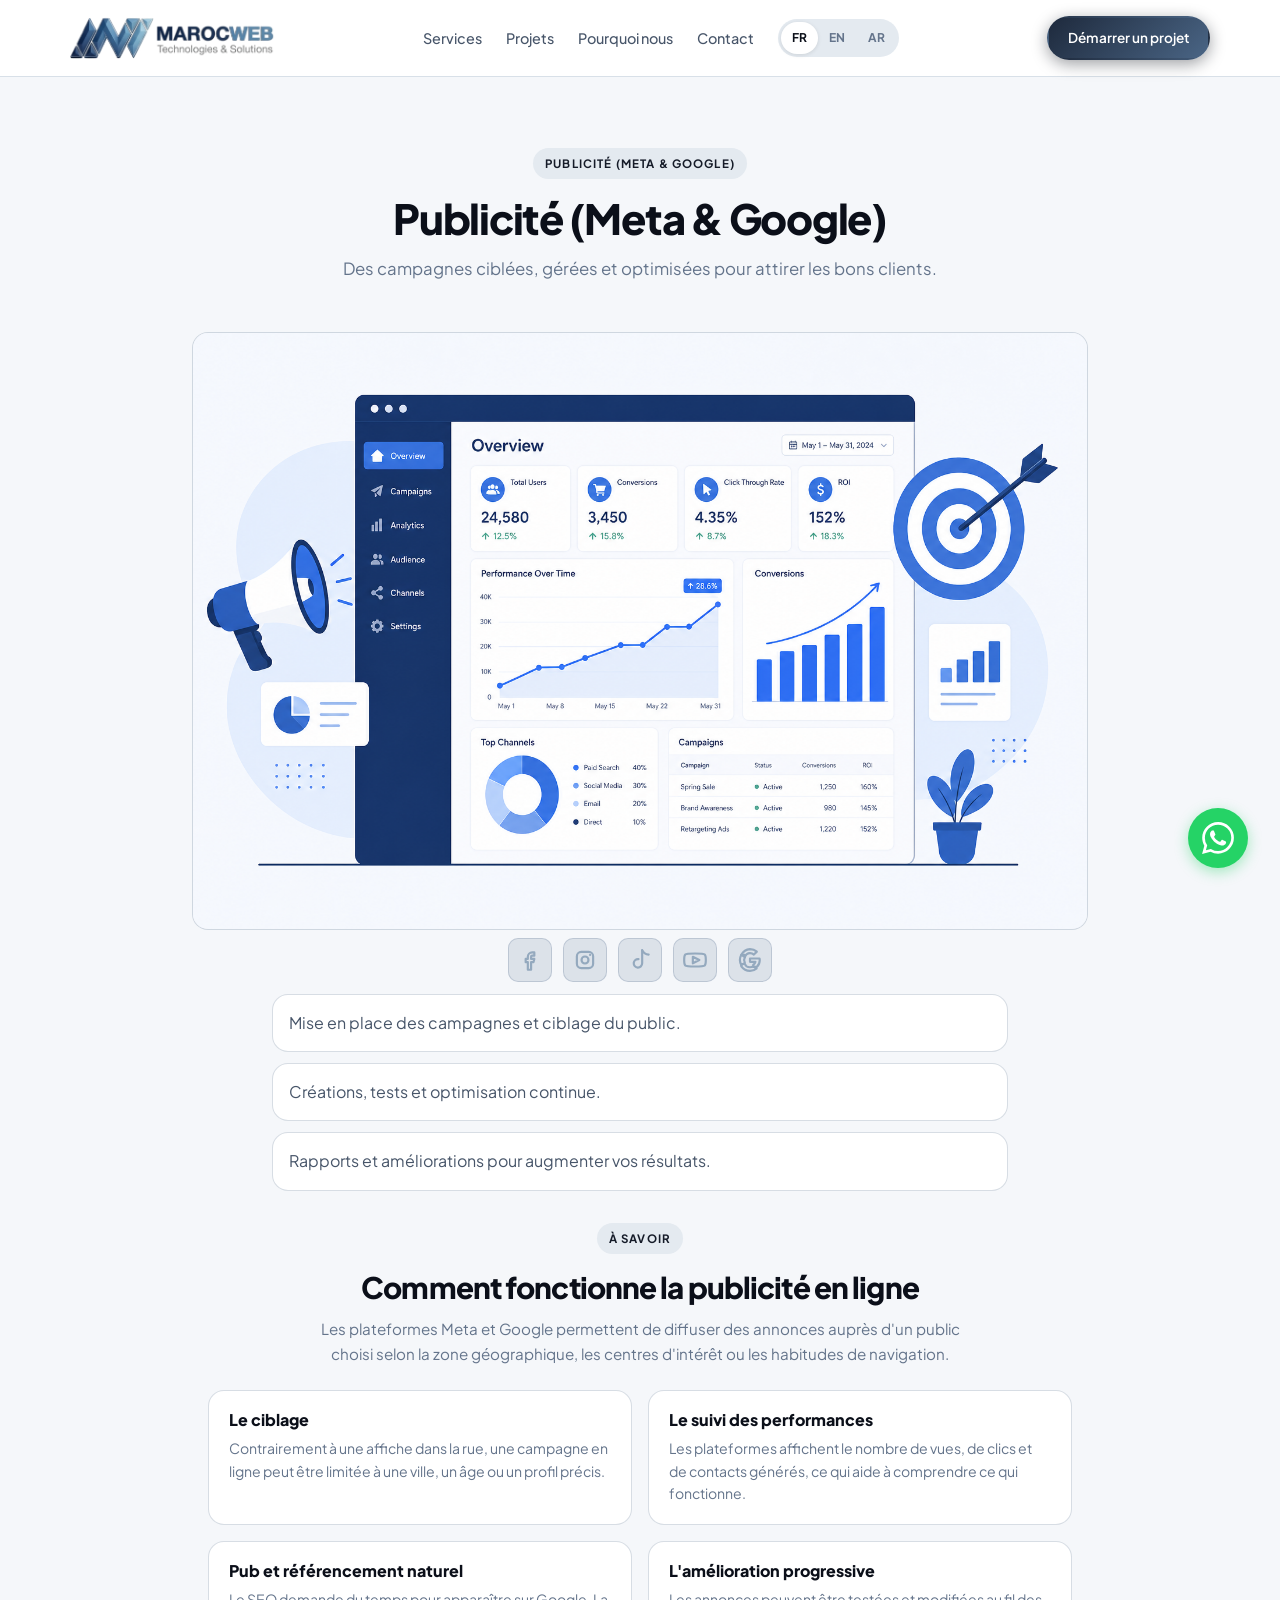
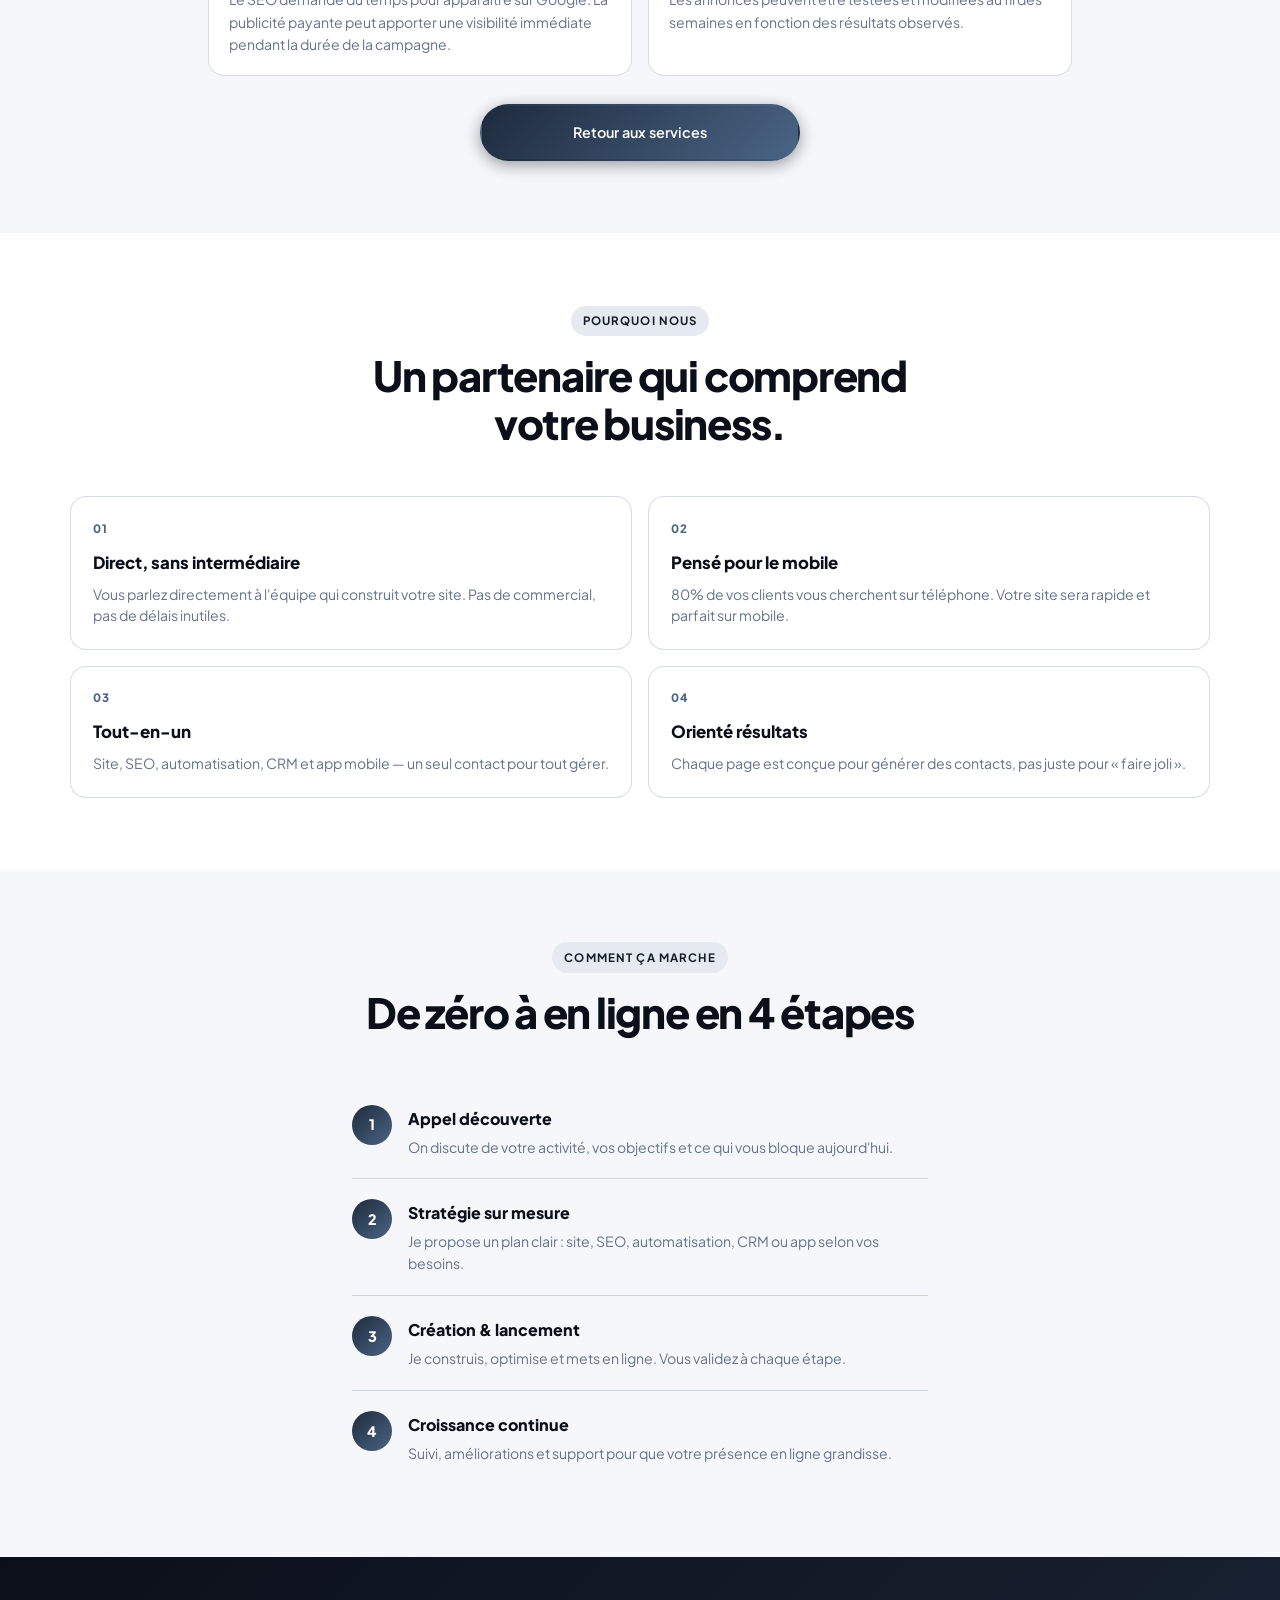
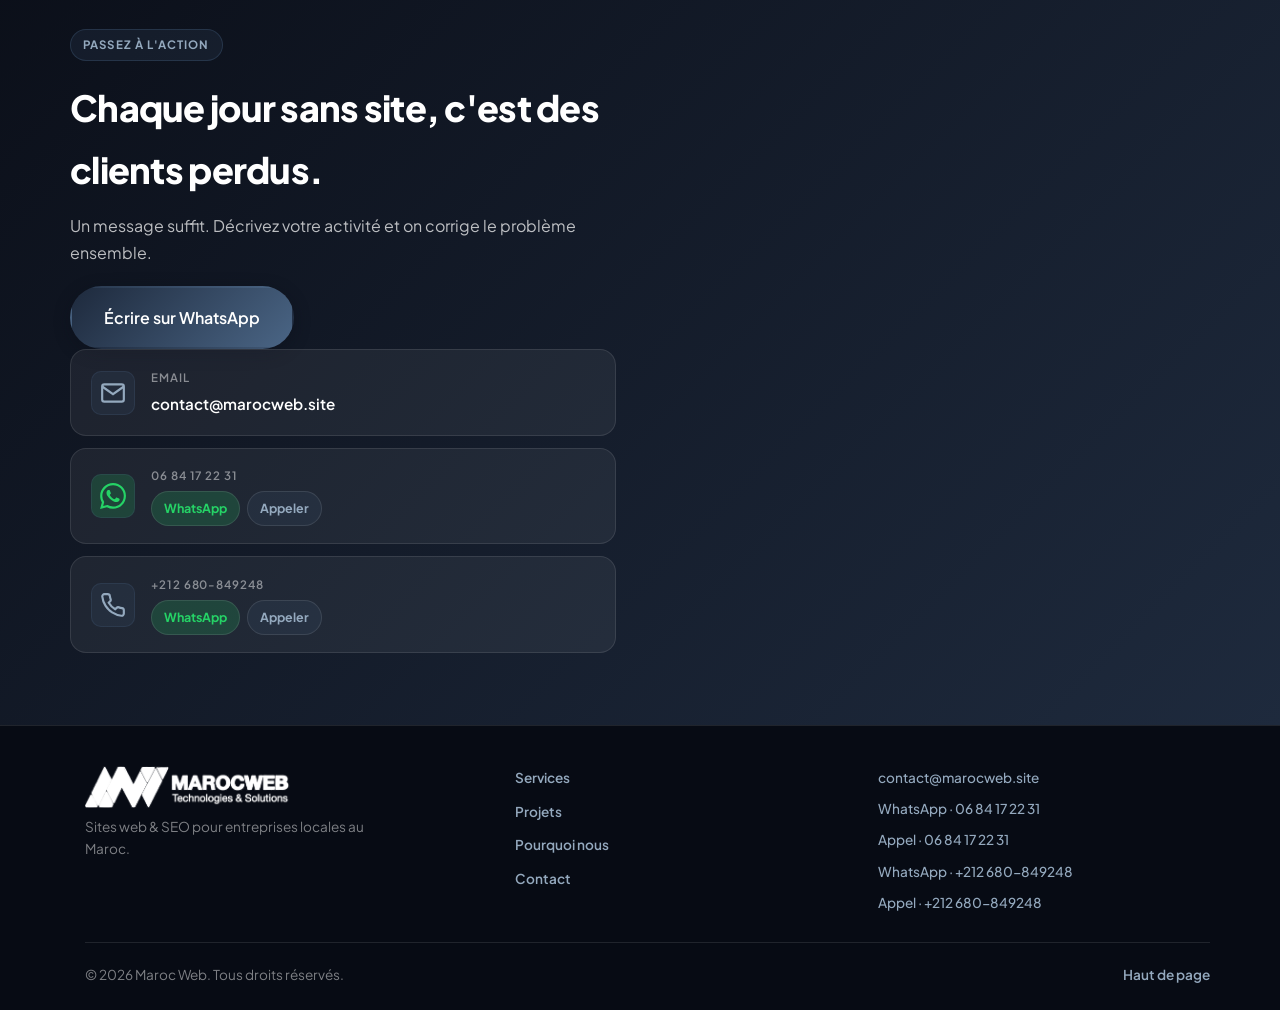
==== commit 6aa581c3: "Add phone WhatsApp and call buttons to contact section on all service pages. Co-authored-by: Cursor " ====
--- a/advertising/index.html
+++ b/advertising/index.html
@@ -216,6 +216,41 @@
           <h2 data-i18n="cta_title">Chaque jour sans site, c'est des clients perdus.</h2>
           <p data-i18n="cta_desc">Un message suffit. Décrivez votre activité et on corrige le problème ensemble.</p>
           <a href="https://wa.me/212684172231" class="btn btn-accent btn-lg" target="_blank" rel="noopener" data-i18n="cta_btn">Message sur WhatsApp</a>
+          <div class="channels">
+            <a href="mailto:contact@marocweb.site" class="channel">
+              <span class="channel-icon">
+                <svg width="20" height="20" viewBox="0 0 24 24" fill="none" stroke="currentColor" stroke-width="2"><path d="M4 4h16c1.1 0 2 .9 2 2v12c0 1.1-.9 2-2 2H4c-1.1 0-2-.9-2-2V6c0-1.1.9-2 2-2z"/><path d="M22 6l-10 7L2 6"/></svg>
+              </span>
+              <div>
+                <span class="channel-label" data-i18n="ch_email">Email</span>
+                <span class="channel-val">contact@marocweb.site</span>
+              </div>
+            </a>
+            <div class="channel phone-channel">
+              <span class="channel-icon channel-icon--wa">
+                <svg width="20" height="20" viewBox="0 0 24 24" fill="currentColor"><path d="M17.472 14.382c-.297-.149-1.758-.867-2.03-.967-.273-.099-.471-.148-.67.15-.197.297-.767.966-.94 1.164-.173.199-.347.223-.644.075-.297-.15-1.255-.463-2.39-1.475-.883-.788-1.48-1.761-1.653-2.059-.173-.297-.018-.458.13-.606.134-.133.298-.347.446-.52.149-.174.198-.298.298-.497.099-.198.05-.371-.025-.52-.075-.149-.669-1.612-.916-2.207-.242-.579-.487-.5-.669-.51-.173-.008-.371-.01-.57-.01-.198 0-.52.074-.792.372-.272.297-1.04 1.016-1.04 2.479 0 1.462 1.065 2.875 1.213 3.074.149.198 2.096 3.2 5.077 4.487.709.306 1.262.489 1.694.625.712.227 1.36.195 1.871.118.571-.085 1.758-.719 2.006-1.413.248-.694.248-1.289.173-1.413-.074-.124-.272-.198-.57-.347m-5.421 7.403h-.004a9.87 9.87 0 01-5.031-1.378l-.361-.214-3.741.982.998-3.648-.235-.374a9.86 9.86 0 01-1.51-5.26c.001-5.45 4.436-9.884 9.888-9.884 2.64 0 5.122 1.03 6.988 2.898a9.825 9.825 0 012.893 6.994c-.003 5.45-4.435 9.884-9.885 9.884m8.413-18.297A11.815 11.815 0 0012.05 0C5.495 0 .16 5.335.157 11.892c0 2.096.547 4.142 1.588 5.945L.057 24l6.305-1.654a11.882 11.882 0 005.683 1.448h.005c6.554 0 11.89-5.335 11.893-11.893a11.821 11.821 0 00-3.48-8.413z"/></svg>
+              </span>
+              <div>
+                <span class="channel-label" data-i18n="ch_phone1_label">06 84 17 22 31</span>
+                <div class="phone-actions">
+                  <a href="https://wa.me/212684172231" class="phone-action phone-action--wa" target="_blank" rel="noopener" data-i18n="phone_wa">WhatsApp</a>
+                  <a href="tel:+212684172231" class="phone-action phone-action--call" data-i18n="phone_call">Appeler</a>
+                </div>
+              </div>
+            </div>
+            <div class="channel phone-channel">
+              <span class="channel-icon">
+                <svg width="20" height="20" viewBox="0 0 24 24" fill="none" stroke="currentColor" stroke-width="2"><path d="M22 16.92v3a2 2 0 0 1-2.18 2 19.79 19.79 0 0 1-8.63-3.07 19.5 19.5 0 0 1-6-6 19.79 19.79 0 0 1-3.07-8.67A2 2 0 0 1 4.11 2h3a2 2 0 0 1 2 1.72 12.84 12.84 0 0 0 .7 2.81 2 2 0 0 1-.45 2.11L8.09 9.91a16 16 0 0 0 6 6l1.27-1.27a2 2 0 0 1 2.11-.45 12.84 12.84 0 0 0 2.81.7A2 2 0 0 1 22 16.92z"/></svg>
+              </span>
+              <div>
+                <span class="channel-label" data-i18n="ch_phone2_label">+212 680-849248</span>
+                <div class="phone-actions">
+                  <a href="https://wa.me/212680849248" class="phone-action phone-action--wa" target="_blank" rel="noopener" data-i18n="phone_wa">WhatsApp</a>
+                  <a href="tel:+212680849248" class="phone-action phone-action--call" data-i18n="phone_call">Appeler</a>
+                </div>
+              </div>
+            </div>
+          </div>
         </div>
       </div>
     </section>
